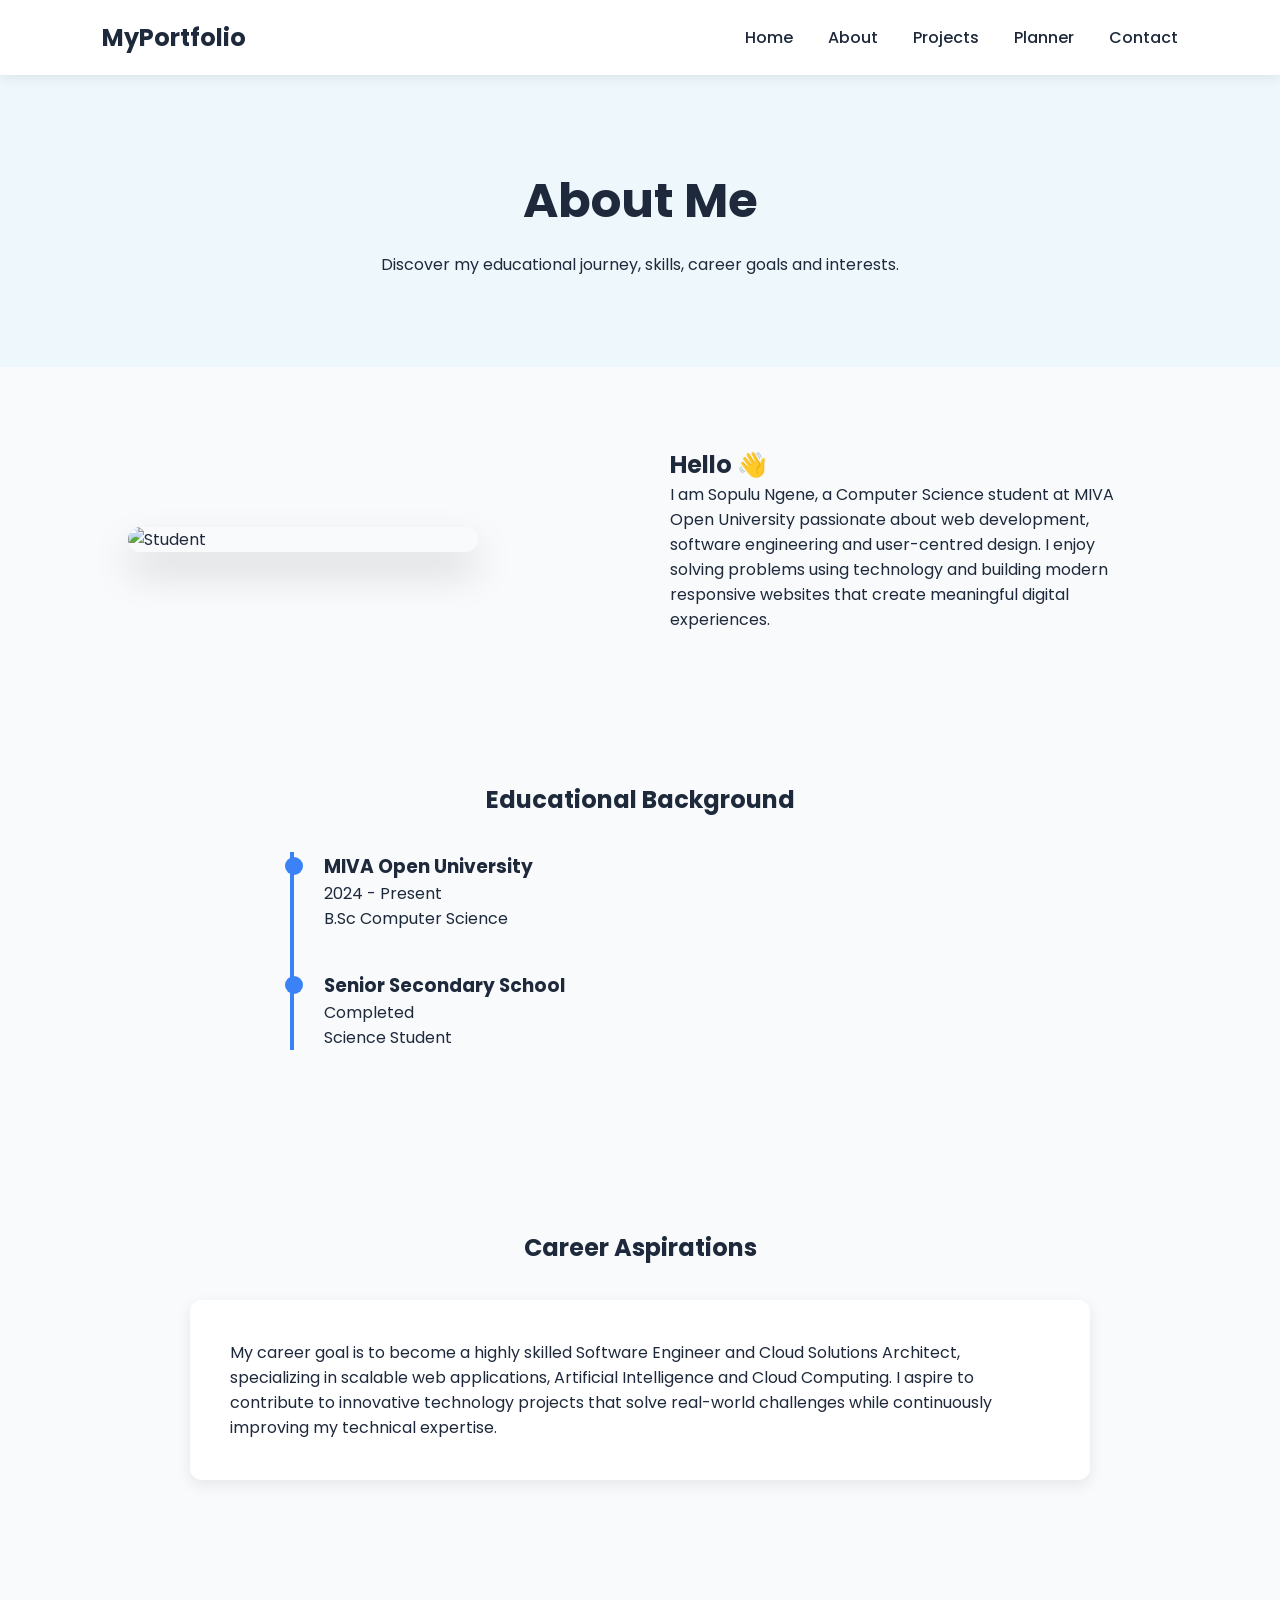
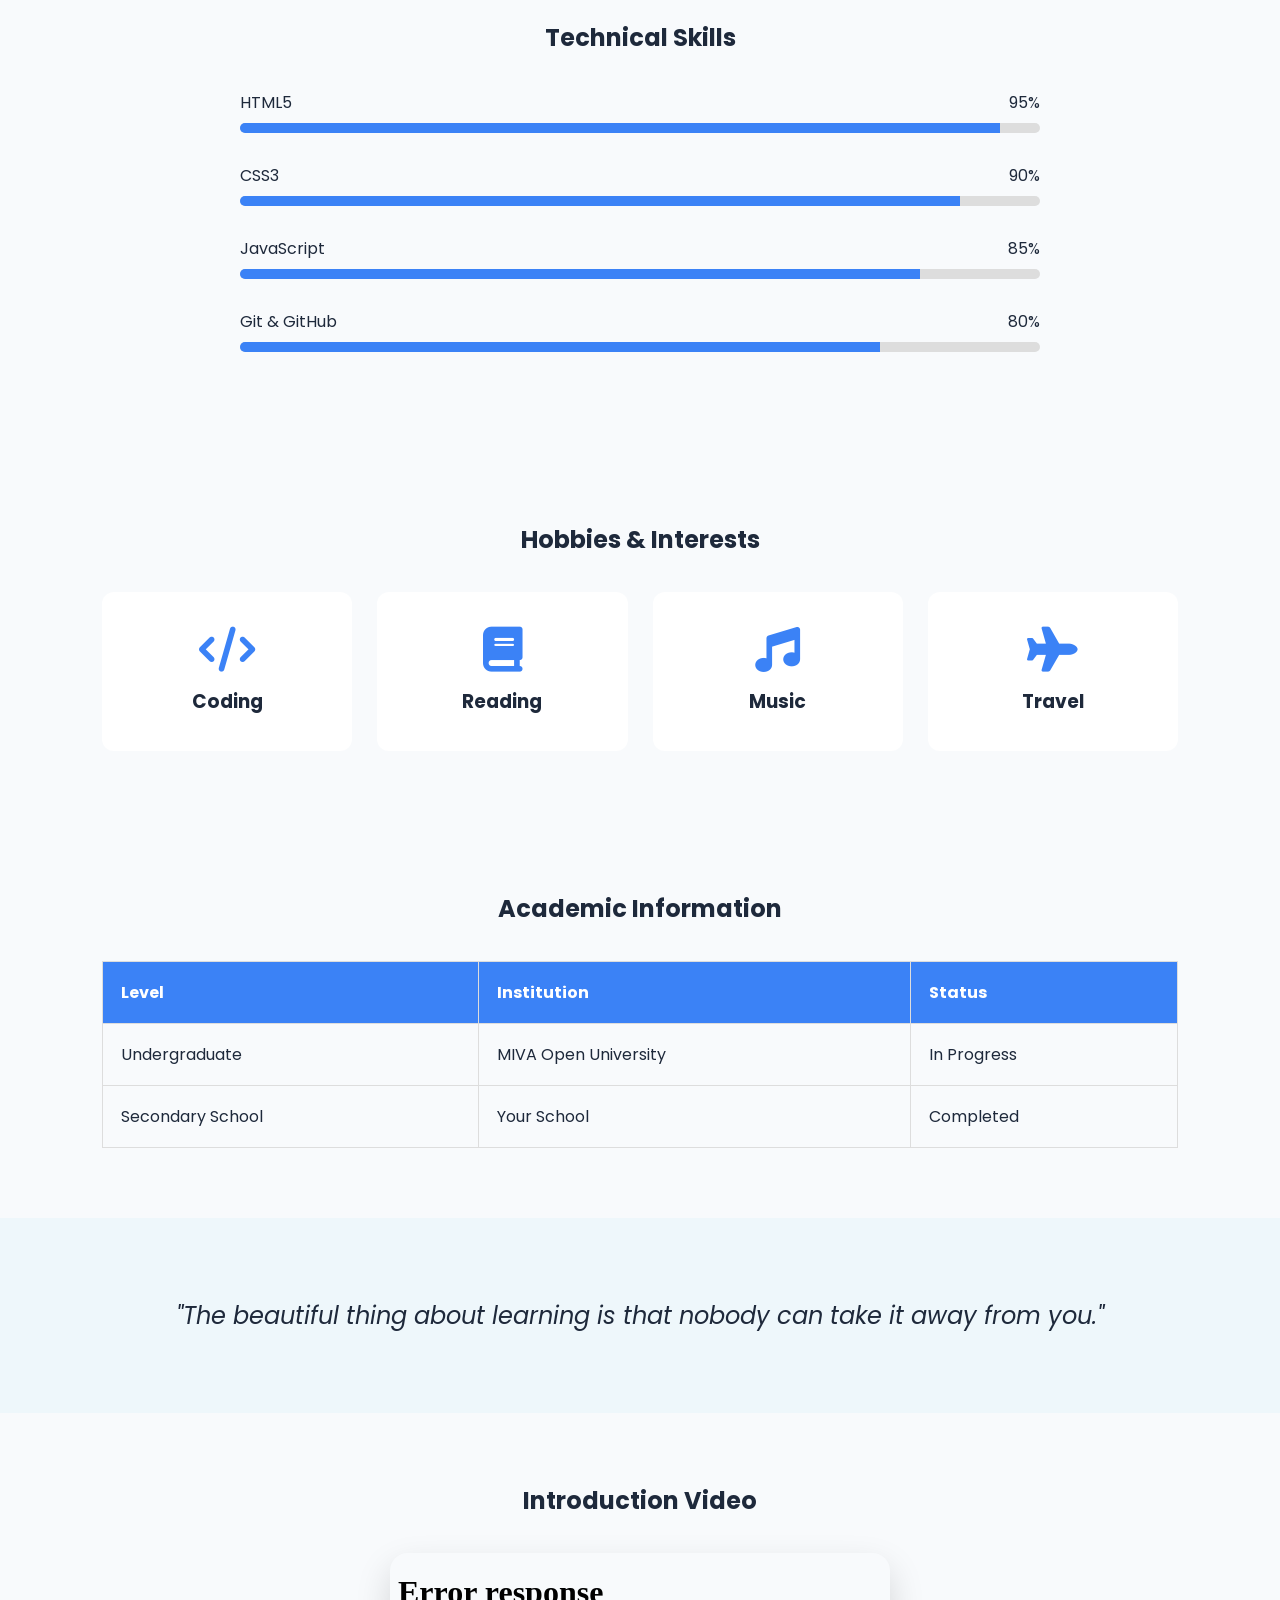
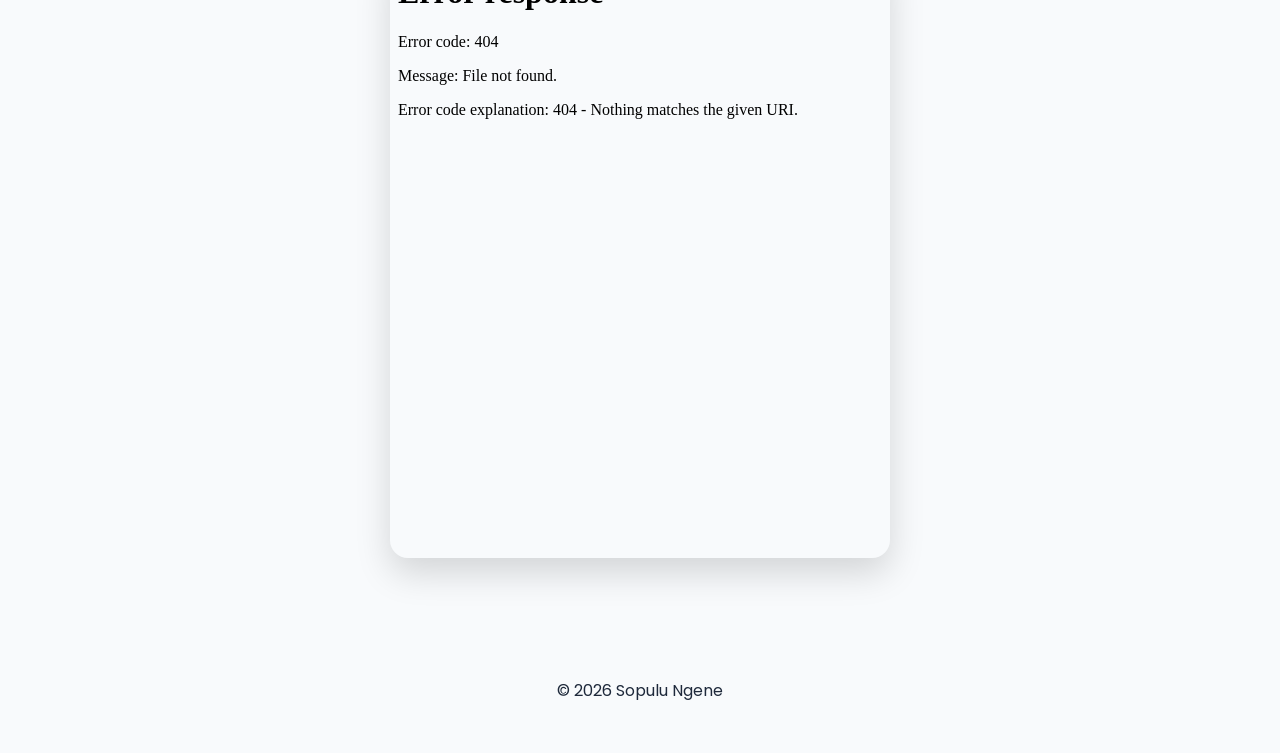
==== pages/about-me.html @ fb3fa075 "Setup project" ====
<!doctype html>
<html lang="en">
  <head>
    <meta charset="UTF-8" />
    <meta name="viewport" content="width=device-width, initial-scale=1.0" />

    <title>About Me</title>

    <link rel="stylesheet" href="../app.css" />
    <link rel="stylesheet" href="about-me.css" />

    <link rel="preconnect" href="https://fonts.googleapis.com" />
    <link
      href="https://fonts.googleapis.com/css2?family=Poppins:wght@300;400;500;600;700&display=swap"
      rel="stylesheet"
    />

    <link
      rel="stylesheet"
      href="https://cdnjs.cloudflare.com/ajax/libs/font-awesome/6.6.0/css/all.min.css"
    />
  </head>

  <body>
    <header>
      <nav class="navbar">
        <h2 class="logo">MyPortfolio</h2>

        <ul class="nav-links">
          <li><a href="../index.html">Home</a></li>
          <li><a class="active" href="#">About</a></li>
          <li><a href="projects-page.html">Projects</a></li>
          <li><a href="academic-planner.html">Planner</a></li>
          <li><a href="contact.html">Contact</a></li>
        </ul>

        <div class="menu-btn">
          <i class="fa-solid fa-bars"></i>
        </div>
      </nav>
    </header>

    <section class="page-banner">
      <h1>About Me</h1>

      <p>
        Discover my educational journey, skills, career goals and interests.
      </p>
    </section>

    <section class="about-grid">
      <div class="about-image">
        <img src="assets/images/profile.jpg" alt="Student" />
      </div>

      <div class="about-content">
        <h2>Hello 👋</h2>

        <p>
          I am Sopulu Ngene, a Computer Science student at MIVA Open University
          passionate about web development, software engineering and
          user-centred design. I enjoy solving problems using technology and
          building modern responsive websites that create meaningful digital
          experiences.
        </p>
      </div>
    </section>

    <section>
      <h2 class="section-title">Educational Background</h2>

      <div class="timeline">
        <div class="timeline-item">
          <h3>MIVA Open University</h3>

          <span>2024 - Present</span>

          <p>B.Sc Computer Science</p>
        </div>

        <div class="timeline-item">
          <h3>Senior Secondary School</h3>

          <span>Completed</span>

          <p>Science Student</p>
        </div>
      </div>
    </section>

    <section>
      <h2 class="section-title">Career Aspirations</h2>

      <div class="career-card">
        <p>
          My career goal is to become a highly skilled Software Engineer and
          Cloud Solutions Architect, specializing in scalable web applications,
          Artificial Intelligence and Cloud Computing. I aspire to contribute to
          innovative technology projects that solve real-world challenges while
          continuously improving my technical expertise.
        </p>
      </div>
    </section>

    <section>
      <h2 class="section-title">Technical Skills</h2>

      <div class="skills">
        <div class="skill">
          <div>
            <span>HTML5</span>

            <span>95%</span>
          </div>

          <div class="progress">
            <div class="html"></div>
          </div>
        </div>

        <div class="skill">
          <div>
            <span>CSS3</span>

            <span>90%</span>
          </div>

          <div class="progress">
            <div class="css"></div>
          </div>
        </div>

        <div class="skill">
          <div>
            <span>JavaScript</span>

            <span>85%</span>
          </div>

          <div class="progress">
            <div class="js"></div>
          </div>
        </div>

        <div class="skill">
          <div>
            <span>Git & GitHub</span>

            <span>80%</span>
          </div>

          <div class="progress">
            <div class="git"></div>
          </div>
        </div>
      </div>
    </section>

    <section>
      <h2 class="section-title">Hobbies & Interests</h2>

      <div class="hobbies">
        <div class="hobby">
          <i class="fas fa-code"></i>
          <h3>Coding</h3>
        </div>

        <div class="hobby">
          <i class="fas fa-book"></i>
          <h3>Reading</h3>
        </div>

        <div class="hobby">
          <i class="fas fa-music"></i>
          <h3>Music</h3>
        </div>

        <div class="hobby">
          <i class="fas fa-plane"></i>
          <h3>Travel</h3>
        </div>
      </div>
    </section>

    <section>
      <h2 class="section-title">Academic Information</h2>

      <table>
        <tr>
          <th>Level</th>
          <th>Institution</th>
          <th>Status</th>
        </tr>

        <tr>
          <td>Undergraduate</td>
          <td>MIVA Open University</td>
          <td>In Progress</td>
        </tr>

        <tr>
          <td>Secondary School</td>
          <td>Your School</td>
          <td>Completed</td>
        </tr>
      </table>
    </section>

    <section class="quote">
      <blockquote>
        "The beautiful thing about learning is that nobody can take it away from
        you."
      </blockquote>
    </section>

    <section>
      <h2 class="section-title">Introduction Video</h2>

      <div class="video-container">
        <iframe
          width="100%"
          height="500"
          src="YOUR_YOUTUBE_EMBED_LINK"
          allowfullscreen
        >
        </iframe>
      </div>
    </section>

    <footer>
      <p>© 2026 Sopulu Ngene</p>
    </footer>

    <script src="about-me.js"></script>
  </body>
</html>
---- app.css ----
* {
  margin: 0;
  padding: 0;
  box-sizing: border-box;
}

html {
  scroll-behavior: smooth;
}

body {
  font-family: "Poppins", sans-serif;

  background: #f8fafc;

  color: #1e293b;
}

img {
  width: 100%;

  display: block;
}

a {
  text-decoration: none;
}

ul {
  list-style: none;
}

/* Navigation */

header {
  padding: 20px 8%;

  position: sticky;

  top: 0;

  background: white;

  z-index: 999;

  box-shadow: 0 3px 12px rgba(0, 0, 0, 0.08);
}

.navbar {
  display: flex;

  justify-content: space-between;

  align-items: center;
}

.nav-links {
  display: flex;

  gap: 35px;
}

.nav-links a {
  color: #1e293b;

  font-weight: 500;

  transition: 0.3s;
}

.nav-links a:hover {
  color: #3b82f6;
}

.menu-btn {
  display: none;

  font-size: 28px;

  cursor: pointer;
}

/* Hero */

.hero {
  display: flex;

  justify-content: space-between;

  align-items: center;

  padding: 80px 8%;

  gap: 60px;
}

.hero-text {
  animation: slideLeft 1s;
}

.hero-text h1 {
  font-size: 3.5rem;

  margin-bottom: 20px;
}

.hero-text span {
  color: #3b82f6;
}

.hero-text h2 {
  margin-bottom: 20px;

  font-weight: 500;
}

.hero-text p {
  line-height: 1.8;

  margin-bottom: 30px;
}

.hero-buttons {
  display: flex;

  gap: 15px;
}

.btn {
  padding: 15px 35px;

  border-radius: 8px;

  font-weight: 600;

  transition: 0.3s;
}

.primary {
  background: #3b82f6;

  color: white;
}

.primary:hover {
  transform: translateY(-5px);
}

.secondary {
  border: 2px solid #3b82f6;

  color: #3b82f6;
}

.secondary:hover {
  background: #3b82f6;

  color: white;
}

.hero-image {
  animation: float 4s infinite ease-in-out;
}

.hero-image img {
  width: 350px;

  border-radius: 50%;

  box-shadow: 0 20px 50px rgba(0, 0, 0, 0.15);
}

/* Sections */

section {
  padding: 70px 8%;
}

.recent-posts {
  background: #eef7fb;
}

.section-header {
  display: flex;

  justify-content: space-between;

  margin-bottom: 30px;
}

.posts-grid {
  display: grid;

  grid-template-columns: repeat(2, 1fr);

  gap: 30px;
}

.card {
  background: white;

  padding: 30px;

  border-radius: 10px;

  transition: 0.3s;
}

.card:hover {
  transform: translateY(-10px);
}

.project {
  display: grid;

  grid-template-columns: 250px 1fr;

  gap: 30px;

  margin: 40px 0;

  align-items: center;
}

.project img {
  border-radius: 10px;
}

.badge {
  display: inline-block;

  background: #3b82f6;

  color: white;

  padding: 6px 15px;

  border-radius: 50px;

  margin: 15px 0;
}

.video-container {
  overflow: hidden;

  border-radius: 15px;

  box-shadow: 0 10px 25px rgba(0, 0, 0, 0.15);
}

footer {
  padding: 50px;

  text-align: center;
}

.socials {
  display: flex;

  justify-content: center;

  gap: 25px;

  font-size: 28px;

  margin-bottom: 20px;
}

.socials a {
  color: #1e293b;

  transition: 0.3s;
}

.socials a:hover {
  transform: scale(1.2);

  color: #3b82f6;
}

@keyframes slideLeft {
  from {
    opacity: 0;

    transform: translateX(-60px);
  }

  to {
    opacity: 1;

    transform: translateX(0);
  }
}

@keyframes float {
  50% {
    transform: translateY(-12px);
  }
}

/* Responsive */

@media (max-width: 900px) {
  .menu-btn {
    display: block;
  }

  .nav-links {
    position: absolute;

    top: 80px;

    left: -100%;

    background: white;

    width: 100%;

    flex-direction: column;

    padding: 40px;

    transition: 0.4s;
  }

  .show {
    left: 0;
  }

  .hero {
    flex-direction: column-reverse;

    text-align: center;
  }

  .hero-buttons {
    justify-content: center;
  }

  .posts-grid {
    grid-template-columns: 1fr;
  }

  .project {
    grid-template-columns: 1fr;
  }

  .hero-image img {
    width: 260px;
  }

  .hero-text h1 {
    font-size: 2.6rem;
  }
}

.intro-video {
  padding: 80px 8%;

  background: #f8fafc;

  text-align: center;
}

.intro-video h2 {
  margin-bottom: 15px;

  font-size: 2.3rem;
}

.intro-video p {
  max-width: 500px;

  margin: 0 auto 40px;

  color: #64748b;
}

.video-container {
  position: relative;

  width: 100%;

  max-width: 500px;

  margin: auto;

  padding-bottom: 56.25%;

  height: 0;

  overflow: hidden;

  border-radius: 18px;

  box-shadow: 0 15px 35px rgba(0, 0, 0, 0.15);
}

.video-container iframe {
  position: absolute;

  top: 0;

  left: 0;

  width: 100%;

  height: 100%;

  border: none;
}
---- pages/about-me.css ----
.page-banner {
  padding: 90px 10%;
  text-align: center;
  background: #eef7fb;
}

.page-banner h1 {
  font-size: 3rem;
  margin-bottom: 15px;
}

.about-grid {
  display: grid;
  grid-template-columns: 1fr 1fr;
  gap: 60px;
  align-items: center;
  padding: 80px 10%;
}

.about-image img {
  width: 100%;
  max-width: 350px;
  border-radius: 20px;
  box-shadow: 0 20px 40px rgba(0, 0, 0, 0.15);
  animation: float 4s infinite;
}

.section-title {
  margin-bottom: 35px;
  text-align: center;
}

.timeline {
  border-left: 4px solid #3b82f6;
  padding-left: 30px;
  max-width: 700px;
  margin: auto;
}

.timeline-item {
  margin-bottom: 40px;
  position: relative;
}

.timeline-item::before {
  content: "";
  position: absolute;
  left: -39px;
  top: 5px;
  width: 18px;
  height: 18px;
  background: #3b82f6;
  border-radius: 50%;
}

.career-card {
  max-width: 900px;
  margin: auto;
  background: white;
  padding: 40px;
  border-radius: 12px;
  box-shadow: 0 5px 15px rgba(0, 0, 0, 0.08);
}

.skills {
  max-width: 800px;
  margin: auto;
}

.skill {
  margin-bottom: 30px;
}

.skill div:first-child {
  display: flex;
  justify-content: space-between;
  margin-bottom: 8px;
}

.progress {
  height: 10px;
  background: #ddd;
  border-radius: 50px;
  overflow: hidden;
}

.progress div {
  height: 100%;
  background: #3b82f6;
}

.html {
  width: 95%;
}
.css {
  width: 90%;
}
.js {
  width: 85%;
}
.git {
  width: 80%;
}

.hobbies {
  display: grid;
  grid-template-columns: repeat(auto-fit, minmax(180px, 1fr));
  gap: 25px;
}

.hobby {
  background: white;
  padding: 35px;
  text-align: center;
  border-radius: 12px;
  transition: 0.4s;
}

.hobby:hover {
  transform: translateY(-8px);
}

.hobby i {
  font-size: 45px;
  color: #3b82f6;
  margin-bottom: 15px;
}

table {
  width: 100%;
  border-collapse: collapse;
  margin-top: 30px;
}

th,
td {
  padding: 18px;
  border: 1px solid #ddd;
  text-align: left;
}

th {
  background: #3b82f6;
  color: white;
}

.quote {
  padding: 80px;
  text-align: center;
  font-size: 1.5rem;
  font-style: italic;
  background: #eef7fb;
}

@media (max-width: 900px) {
  .about-grid {
    grid-template-columns: 1fr;
    text-align: center;
  }

  .about-image {
    display: flex;
    justify-content: center;
  }

  .quote {
    padding: 40px 20px;
    font-size: 1.2rem;
  }
}
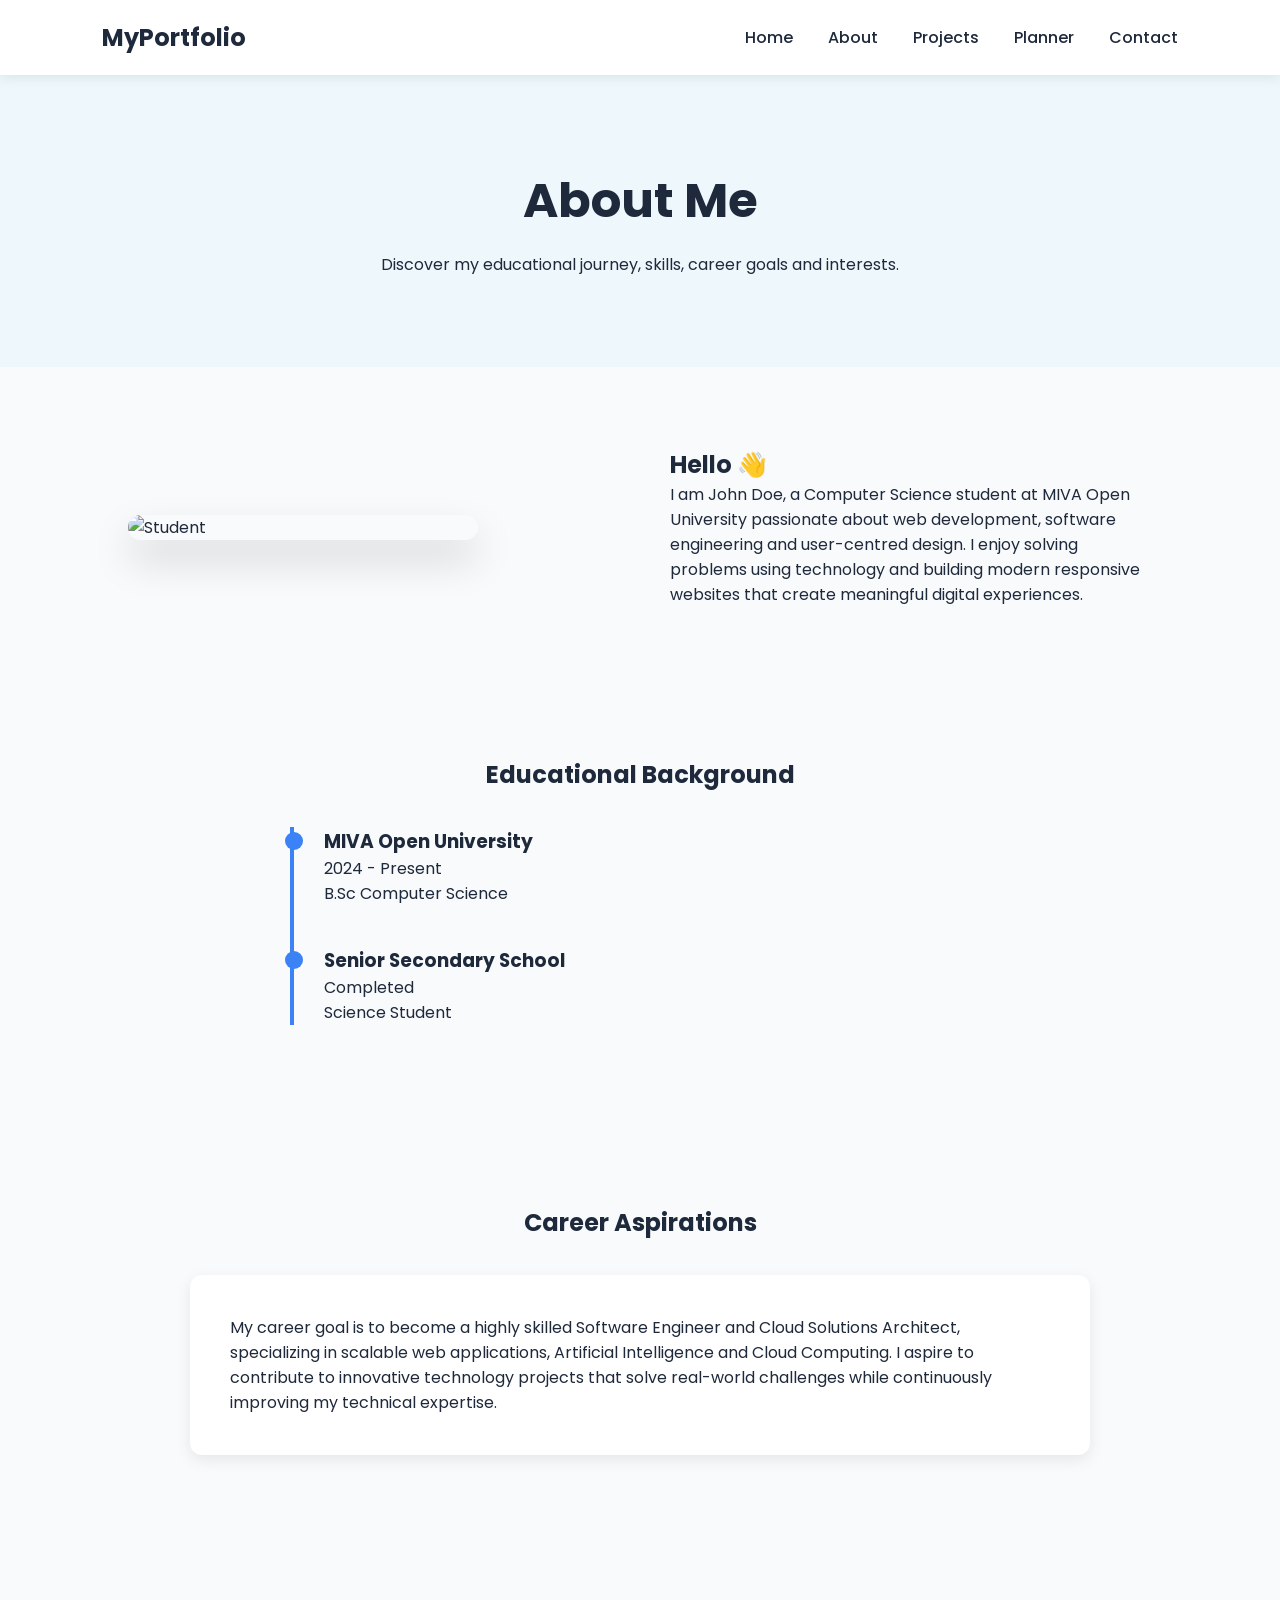
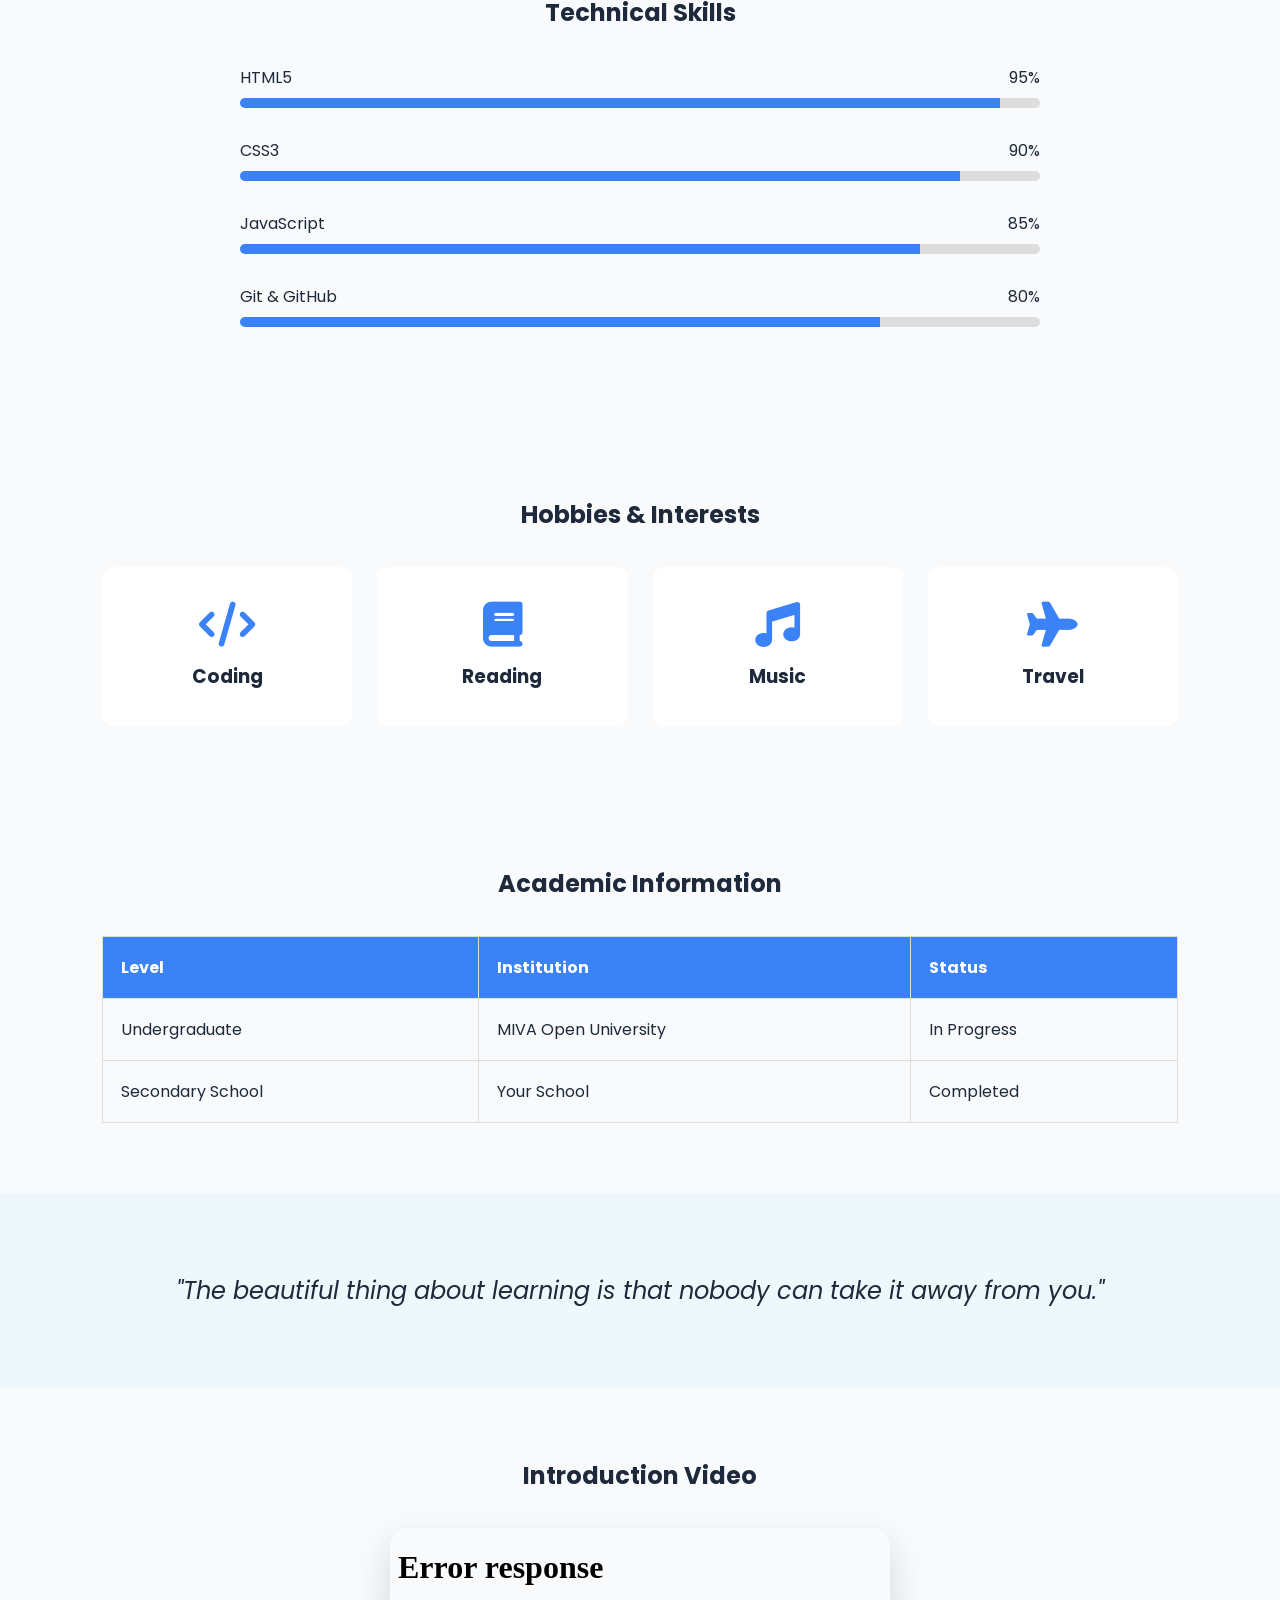
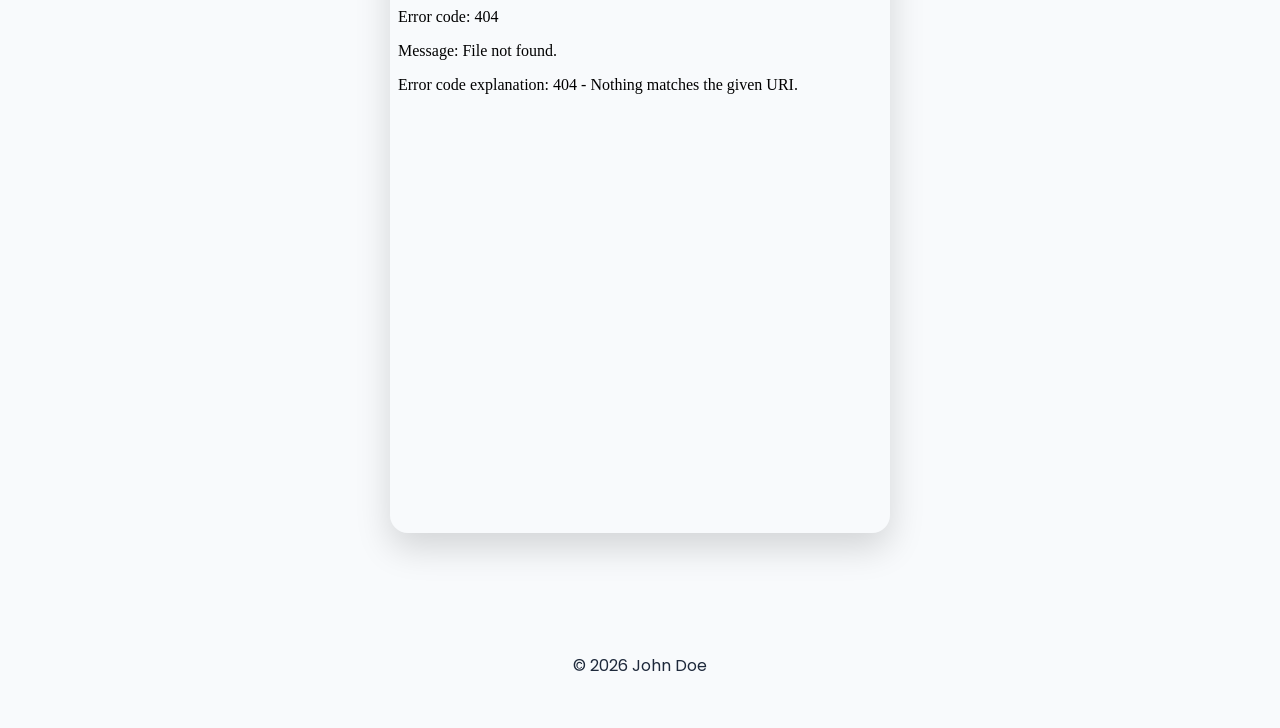
==== commit 936e7d38: "Quickfix" ====
--- a/pages/about-me.html
+++ b/pages/about-me.html
@@ -57,7 +57,7 @@
         <h2>Hello 👋</h2>
 
         <p>
-          I am Sopulu Ngene, a Computer Science student at MIVA Open University
+          I am John Doe, a Computer Science student at MIVA Open University
           passionate about web development, software engineering and
           user-centred design. I enjoy solving problems using technology and
           building modern responsive websites that create meaningful digital
@@ -228,7 +228,7 @@
     </section>
 
     <footer>
-      <p>© 2026 Sopulu Ngene</p>
+      <p>© 2026 John Doe</p>
     </footer>
 
     <script src="about-me.js"></script>
